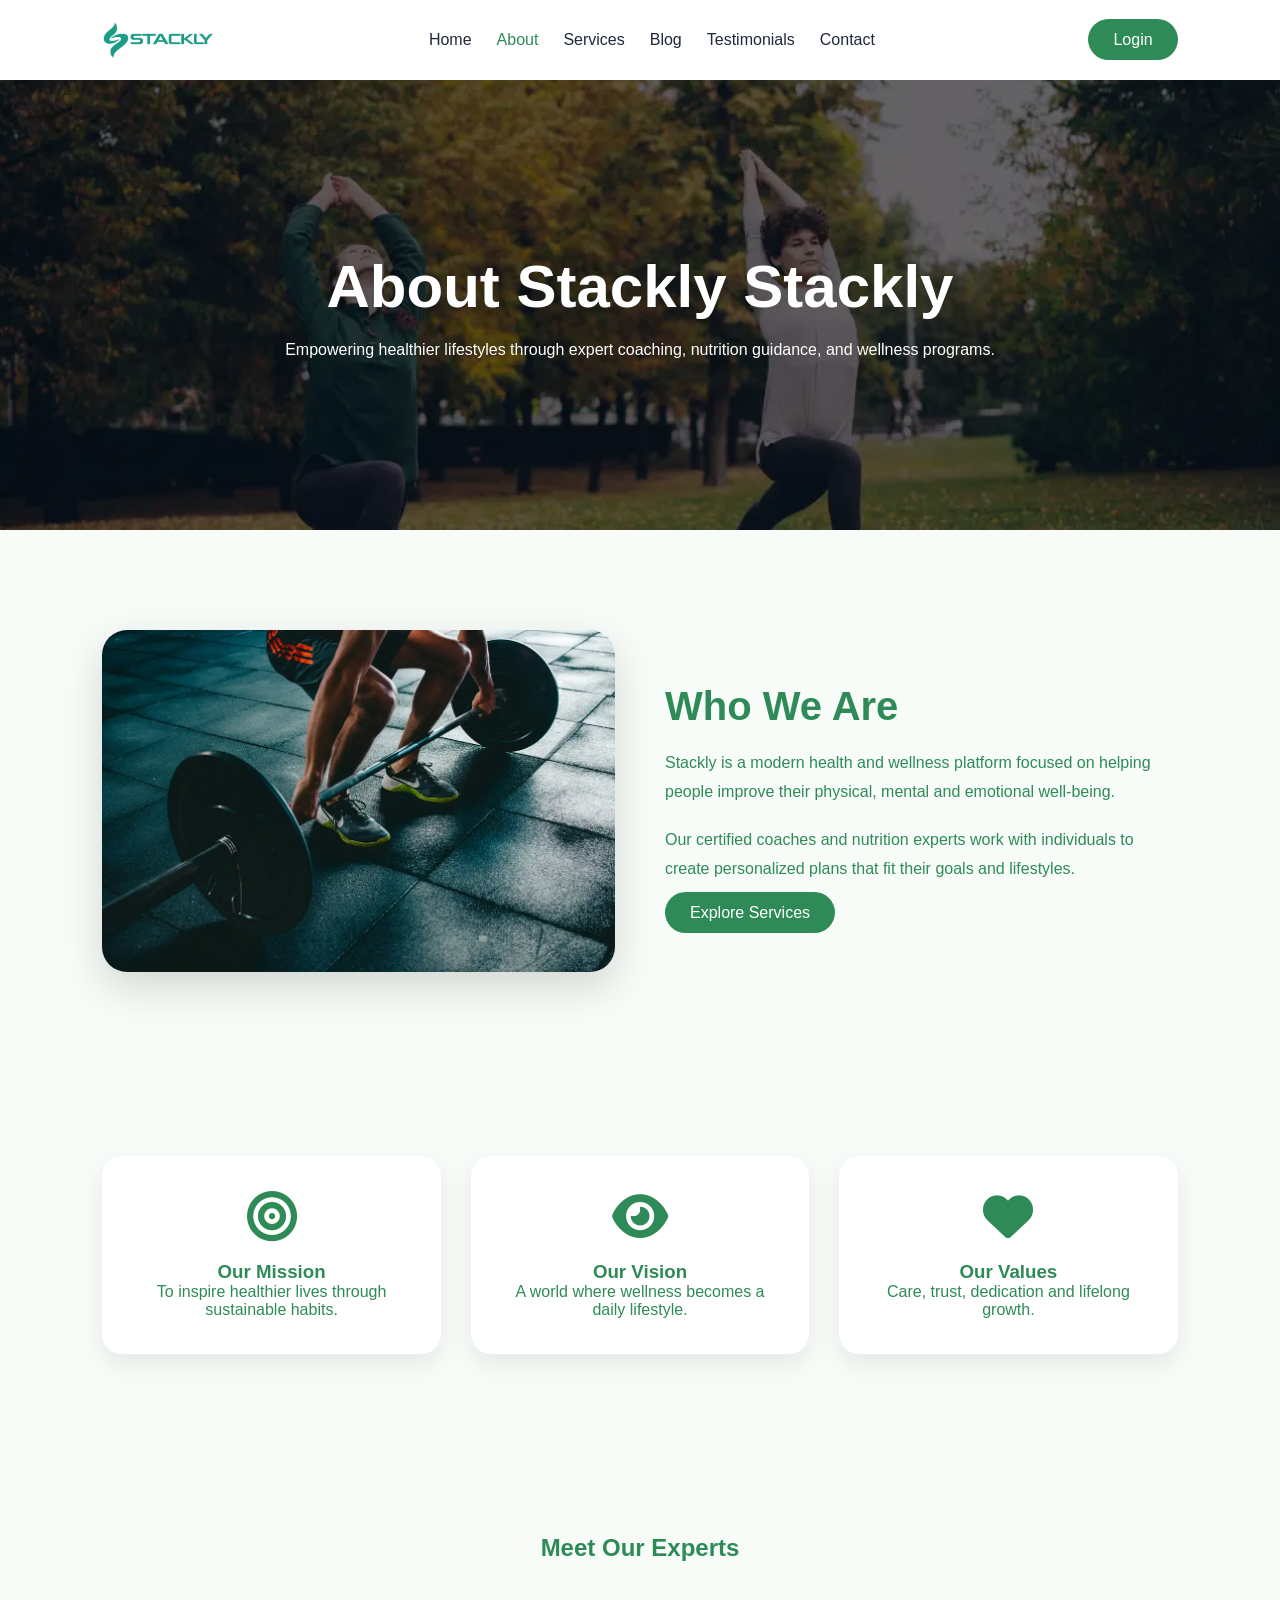
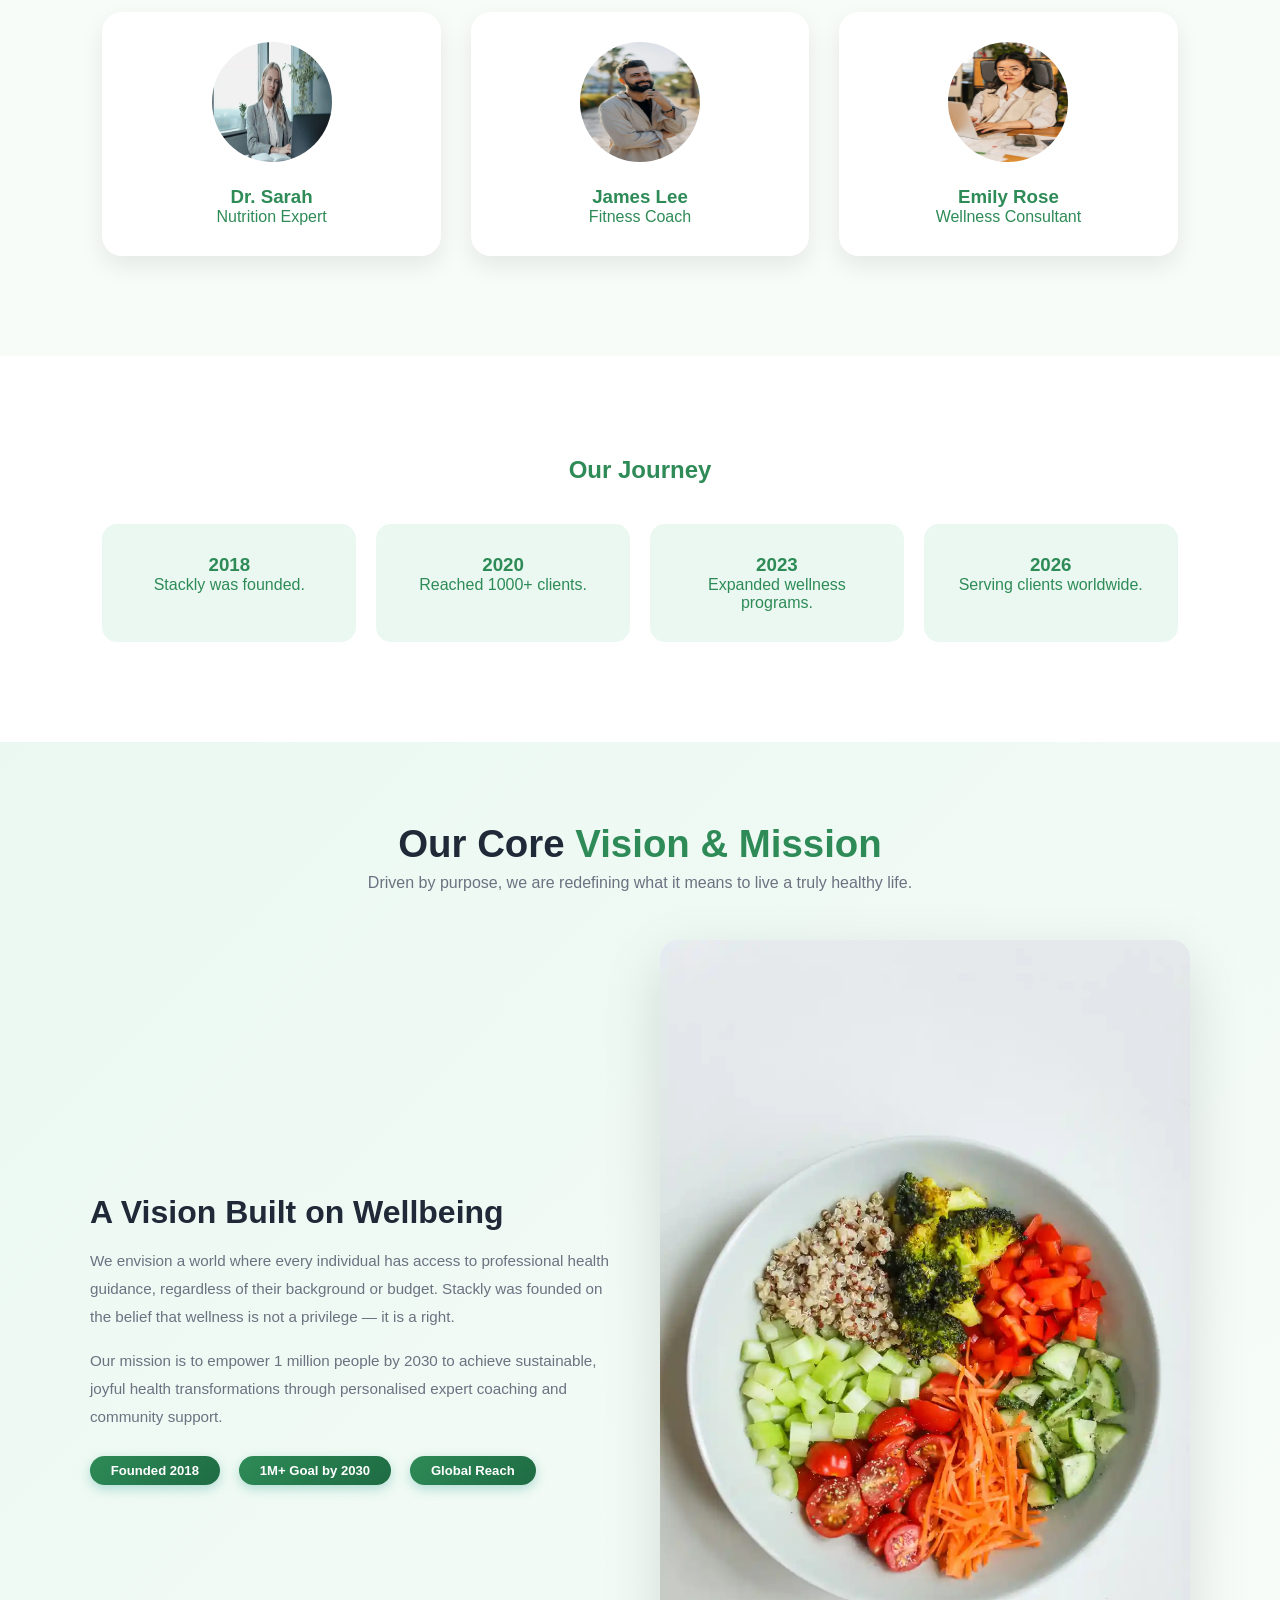
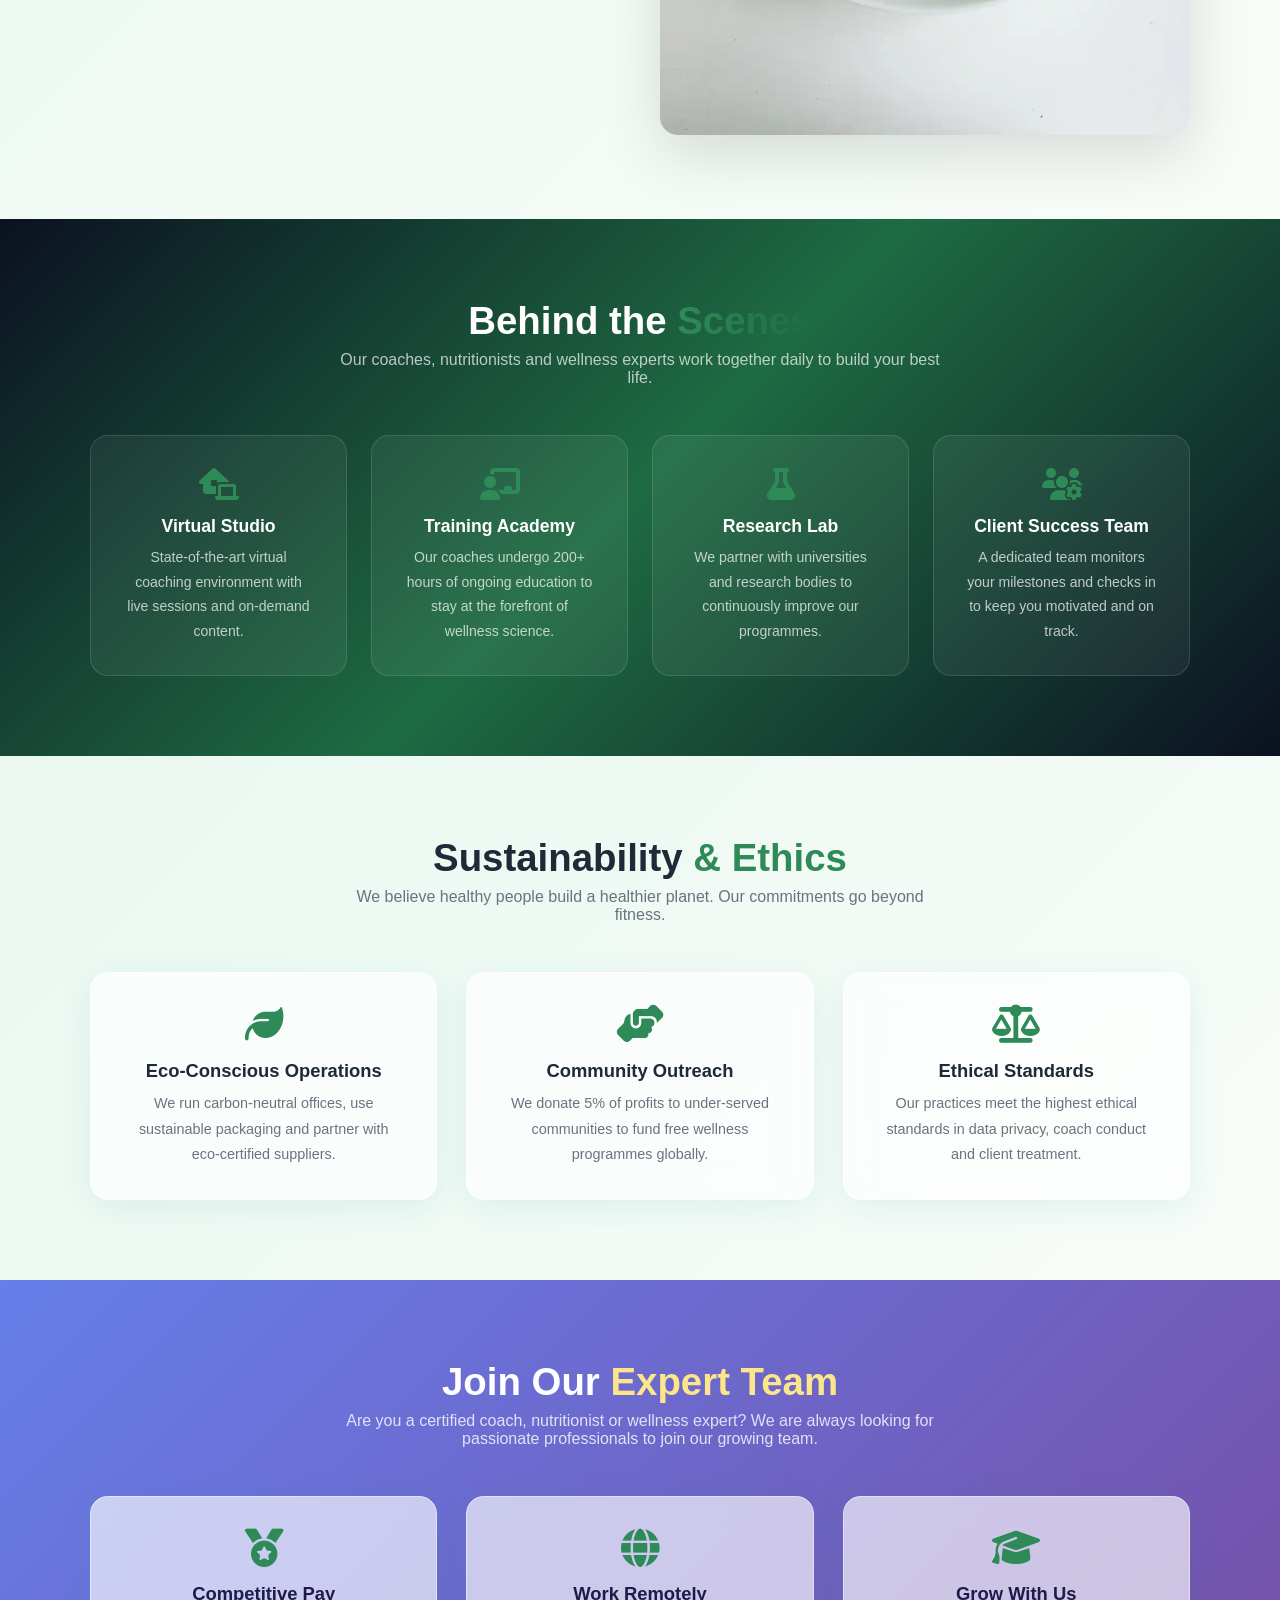
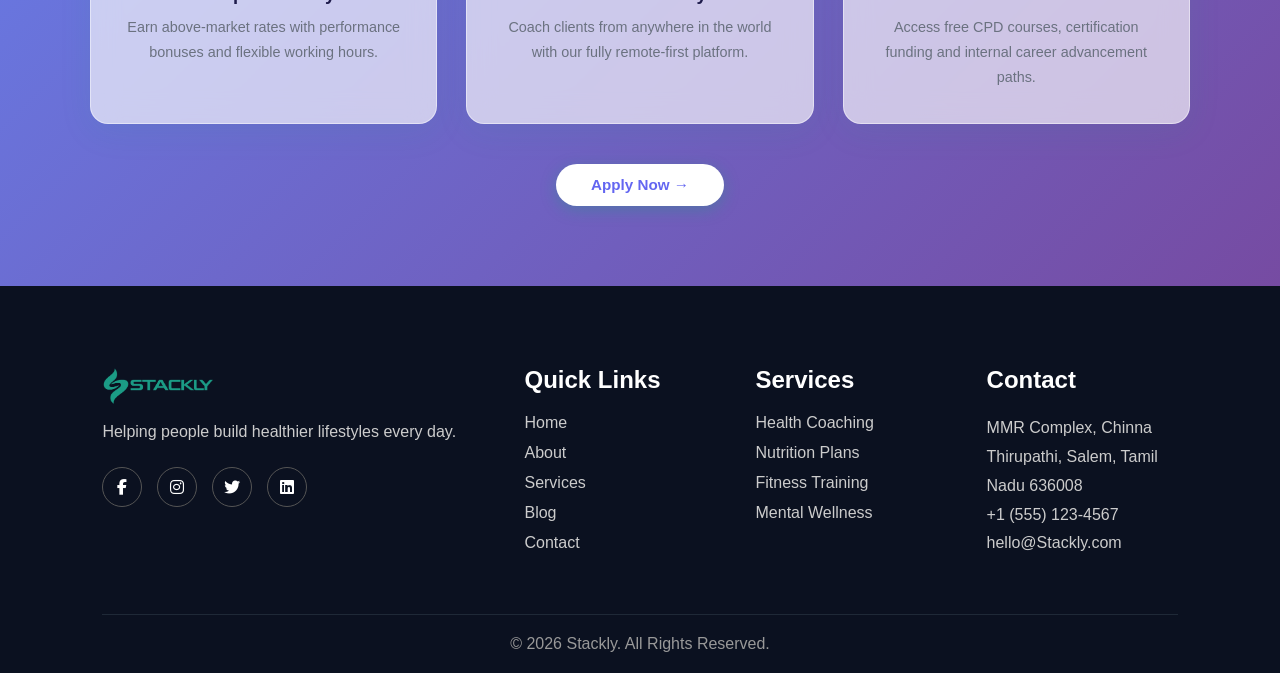
==== about.html @ 3cacbd83 "Add files via upload" ====
<!DOCTYPE html>
<html lang="en">

<head>
  <meta charset="UTF-8">
  <meta name="viewport" content="width=device-width, initial-scale=1.0">
  <title>About Us | Stackly</title>

  <link rel="stylesheet" href="css/about.css">
  <link rel="stylesheet" href="css/unique-sections.css">
  <link rel="stylesheet" href="./assets/extra.css">

  <link rel="stylesheet" href="https://cdnjs.cloudflare.com/ajax/libs/font-awesome/6.5.1/css/all.min.css">
</head>

<body>

  <header>
    <nav class="navbar">

      <div class="logo">
        <a href="index.html"><img src="./assets/logo.webp" alt="Stackly Logo" style="height: 40px; width: auto; vertical-align: middle; filter: brightness(0) invert(50%) sepia(80%) saturate(340%) hue-rotate(120deg) brightness(85%) contrast(110%);"></a>
      </div>

      <div class="menu-toggle"><i class="fas fa-bars"></i></div>
<ul class="nav-links">
        <li><a href="index.html">Home</a></li>
        <li><a href="about.html" class="active">About</a></li>
        <li><a href="services.html">Services</a></li>
        <li><a href="blog.html">Blog</a></li>
        <li><a href="testimonials.html">Testimonials</a></li>
        <li><a href="contact.html">Contact</a></li>
      </ul>

      <div class="nav-btns">
        <a href="login.html" class="btn primary">Login</a>
      </div>

    </nav>
  </header>

  <section class="hero">

    <div class="hero-content reveal">

       <span style="color: white;"><h1>About Stackly Stackly</h1>

      <p>
        Empowering healthier lifestyles through
        expert coaching, nutrition guidance,
        and wellness programs.
      </p></span>

    </div>

  </section>

  <section class="about-section">

    <div class="about-image reveal">
      <img src="./assets/img_f0be92c8.webp" alt="">
    </div>

    <div class="about-content reveal">

      <h2>Who We Are</h2>

      <p>
        Stackly is a modern health and wellness platform
        focused on helping people improve their physical,
        mental and emotional well-being.
      </p>

      <p>
        Our certified coaches and nutrition experts work
        with individuals to create personalized plans
        that fit their goals and lifestyles.
      </p>

      <a href="404.html" class="btn primary">
        Explore Services
      </a>

    </div>

  </section>

  <section class="mission">

    <div class="card reveal">
      <i class="fas fa-bullseye"></i>
      <h3>Our Mission</h3>
      <p>
        To inspire healthier lives through sustainable habits.
      </p>
    </div>

    <div class="card reveal" style="transition-delay:0.15s">
      <i class="fas fa-eye"></i>
      <h3>Our Vision</h3>
      <p>
        A world where wellness becomes a daily lifestyle.
      </p>
    </div>

    <div class="card reveal" style="transition-delay:0.3s">
      <i class="fas fa-heart"></i>
      <h3>Our Values</h3>
      <p>
        Care, trust, dedication and lifelong growth.
      </p>
    </div>

  </section>

  <section class="team">

    <h2 class="reveal">Meet Our Experts</h2>

    <div class="team-grid">

      <div class="team-card reveal">
        <img src="./assets/about-1.webp">
        <h3>Dr. Sarah</h3>
        <p>Nutrition Expert</p>
      </div>

      <div class="team-card reveal" style="transition-delay:0.15s">
        <img src="./assets/about-3.webp">
        <h3>James Lee</h3>
        <p>Fitness Coach</p>
      </div>

      <div class="team-card reveal" style="transition-delay:0.3s">
        <img src="./assets/about-2.webp">
        <h3>Emily Rose</h3>
        <p>Wellness Consultant</p>
      </div>

    </div>

  </section>

  <section class="timeline">

    <h2 class="reveal">Our Journey</h2>

    <div class="timeline-container">

      <div class="timeline-item reveal">
        <h3>2018</h3>
        <p>Stackly was founded.</p>
      </div>

      <div class="timeline-item reveal" style="transition-delay:0.15s">
        <h3>2020</h3>
        <p>Reached 1000+ clients.</p>
      </div>

      <div class="timeline-item reveal" style="transition-delay:0.3s">
        <h3>2023</h3>
        <p>Expanded wellness programs.</p>
      </div>

      <div class="timeline-item reveal" style="transition-delay:0.45s">
        <h3>2026</h3>
        <p>Serving clients worldwide.</p>
      </div>

    </div>

  </section>

  <!-- ABOUT UNIQUE SECTIONS -->
  <section class="us-section us-gradient-bg">
    <h2 class="us-section-title">Our Core <span class="us-gradient-text">Vision &amp; Mission</span></h2>
    <p class="us-section-sub">Driven by purpose, we are redefining what it means to live a truly healthy life.</p>
    <div class="us-grid-2">
      <div class="us-split-text us-reveal">
        <h2>A Vision Built on Wellbeing</h2>
        <p>We envision a world where every individual has access to professional health guidance, regardless of their
          background or budget. Stackly was founded on the belief that wellness is not a privilege &mdash; it is a
          right.</p>
        <p>Our mission is to empower 1 million people by 2030 to achieve sustainable, joyful health transformations
          through personalised expert coaching and community support.</p>
        <div class="us-split-stats">
          <span class="us-stat-pill">Founded 2018</span>
          <span class="us-stat-pill">1M+ Goal by 2030</span>
          <span class="us-stat-pill">Global Reach</span>
        </div>
      </div>
      <div class="us-split-img us-reveal" style="transition-delay:0.2s">
        <img src="./assets/Our Core.webp" alt="Stackly Vision" />
      </div>
    </div>
  </section>

  <section class="us-section us-dark-banner">
    <h2 class="us-section-title">Behind the <span class="us-shimmer">Scenes</span></h2>
    <p class="us-section-sub">Our coaches, nutritionists and wellness experts work together daily to build your best
      life.</p>
    <div class="us-grid-4">
      <div class="us-dark-card us-reveal">
        <i class="us-icon fas fa-laptop-house"></i>
        <h3>Virtual Studio</h3>
        <p>State-of-the-art virtual coaching environment with live sessions and on-demand content.</p>
      </div>
      <div class="us-dark-card us-reveal" style="transition-delay:0.1s">
        <i class="us-icon fas fa-chalkboard-teacher"></i>
        <h3>Training Academy</h3>
        <p>Our coaches undergo 200+ hours of ongoing education to stay at the forefront of wellness science.</p>
      </div>
      <div class="us-dark-card us-reveal" style="transition-delay:0.2s">
        <i class="us-icon fas fa-flask"></i>
        <h3>Research Lab</h3>
        <p>We partner with universities and research bodies to continuously improve our programmes.</p>
      </div>
      <div class="us-dark-card us-reveal" style="transition-delay:0.3s">
        <i class="us-icon fas fa-users-cog"></i>
        <h3>Client Success Team</h3>
        <p>A dedicated team monitors your milestones and checks in to keep you motivated and on track.</p>
      </div>
    </div>
  </section>

  <section class="us-section us-gradient-bg">
    <h2 class="us-section-title">Sustainability <span class="us-gradient-text">&amp; Ethics</span></h2>
    <p class="us-section-sub">We believe healthy people build a healthier planet. Our commitments go beyond fitness.</p>
    <div class="us-grid-3">
      <div class="us-glass-card us-reveal">
        <i class="us-icon fas fa-leaf"></i>
        <h3>Eco-Conscious Operations</h3>
        <p>We run carbon-neutral offices, use sustainable packaging and partner with eco-certified suppliers.</p>
      </div>
      <div class="us-glass-card us-reveal" style="transition-delay:0.15s">
        <i class="us-icon fas fa-hands-helping"></i>
        <h3>Community Outreach</h3>
        <p>We donate 5% of profits to under-served communities to fund free wellness programmes globally.</p>
      </div>
      <div class="us-glass-card us-reveal" style="transition-delay:0.3s">
        <i class="us-icon fas fa-balance-scale"></i>
        <h3>Ethical Standards</h3>
        <p>Our practices meet the highest ethical standards in data privacy, coach conduct and client treatment.</p>
      </div>
    </div>
  </section>

  <section class="us-section" style="background:linear-gradient(135deg,#667eea,#764ba2);color:#fff;text-align:center">
    <h2 class="us-section-title" style="color:#fff">Join Our <span style="color:#fde68a">Expert Team</span></h2>
    <p class="us-section-sub" style="color:rgba(255,255,255,0.8)">Are you a certified coach, nutritionist or wellness
      expert? We are always looking for passionate professionals to join our growing team.</p>
    <div class="us-grid-3" style="margin-top:2rem">
      <div class="us-glass-card us-reveal">
        <i class="us-icon fas fa-medal"></i>
        <h3 style="color:#1e1b4b">Competitive Pay</h3>
        <p>Earn above-market rates with performance bonuses and flexible working hours.</p>
      </div>
      <div class="us-glass-card us-reveal" style="transition-delay:0.15s">
        <i class="us-icon fas fa-globe"></i>
        <h3 style="color:#1e1b4b">Work Remotely</h3>
        <p>Coach clients from anywhere in the world with our fully remote-first platform.</p>
      </div>
      <div class="us-glass-card us-reveal" style="transition-delay:0.3s">
        <i class="us-icon fas fa-graduation-cap"></i>
        <h3 style="color:#1e1b4b">Grow With Us</h3>
        <p>Access free CPD courses, certification funding and internal career advancement paths.</p>
      </div>
    </div>
    <div style="margin-top:2.5rem">
      <a href="404.html" class="us-btn" style="background:#fff;color:#6366f1">Apply Now &rarr;</a>
    </div>
  </section>
  <!-- END ABOUT UNIQUE SECTIONS -->

  <footer>

    <div class="footer-container">

      <div class="footer-box">
        <a href="index.html"><img src="./assets/logo.webp" alt="Stackly Logo" style="height: 40px; width: auto; vertical-align: middle; filter: brightness(0) invert(50%) sepia(80%) saturate(340%) hue-rotate(120deg) brightness(85%) contrast(110%);"></a>

        <p>
          Helping people build healthier lifestyles every day.
        </p>

        <div class="socials">
          <a href="404.html"><i class="fab fa-facebook-f"></i></a>
          <a href="404.html"><i class="fab fa-instagram"></i></a>
          <a href="404.html"><i class="fab fa-twitter"></i></a>
          <a href="404.html"><i class="fab fa-linkedin"></i></a>
        </div>
      </div>

      <div class="footer-box">
        <h2>Quick Links</h2>
        <a href="index.html">Home</a>
        <a href="about.html">About</a>
        <a href="services.html">Services</a>
        <a href="blog.html">Blog</a>
        <a href="contact.html">Contact</a>
      </div>

      <div class="footer-box">
        <h2>Services</h2>
        <a href="404.html">Health Coaching</a>
        <a href="404.html">Nutrition Plans</a>
        <a href="404.html">Fitness Training</a>
        <a href="404.html">Mental Wellness</a>
      </div>

      <div class="footer-box">
        <h2>Contact</h2>
        <p>MMR Complex, Chinna Thirupathi, Salem, Tamil Nadu 636008</p>
        <p>+1 (555) 123-4567</p>
        <p>hello@Stackly.com</p>
      </div>

    </div>

    <div class="copyright">
      © 2026 Stackly. All Rights Reserved.
    </div>

  </footer>

  <script src="js/main.js"></script>


  <script>
    (function () {
      var els = document.querySelectorAll('.us-reveal');
      if (!els.length) return;
      var io = new IntersectionObserver(function (entries) {
        entries.forEach(function (e) { if (e.isIntersecting) { e.target.classList.add('visible'); io.unobserve(e.target); } });
      }, { threshold: 0.12 });
      els.forEach(function (el) { io.observe(el); });
    })();
  </script>

</body>

</html>
---- css/about.css ----
:root{
  --primary:#2E8B57;
  --primary-dark:#1E6B43;
  --primary-light:#EAF8F1;
  --background:#F8FCF9;
  --text:#1F2937;
}

* {
    margin: 0;
    padding: 0;
    box-sizing: border-box;
    font-family: Poppins, sans-serif;
}

body {
    background: var(--background);
    color: var(--text);
}

.navbar {
    display: flex;
    justify-content: space-between;
    align-items: center;
    padding: 20px 8%;
    background: white;
    box-shadow: 0 5px 20px rgba(0, 0, 0, .08);

    top: 0;
    z-index: 1000;
}

.logo {
    font-size: 28px;
    font-weight: 700;
    color: var(--primary);
}

.nav-links {
    display: flex;
    list-style: none;
    gap: 25px;
}

.nav-links a {
    text-decoration: none;
    color: var(--text);
    font-weight: 500;
}

.active {
    color: var(--primary) !important;
}

.btn {
    padding: 12px 25px;
    border-radius: 30px;
    text-decoration: none;
    background: #eee;
    color: var(--text);
}

.primary {
    background: var(--primary);
    color: white;
}

.hero {
    height: 50vh;
    display: flex;
    justify-content: center;
    align-items: center;
    text-align: center;
    background: linear-gradient(rgba(0, 0, 0, 0.6), rgba(0, 0, 0, 0.6)), url('../assets/about.webp') center/cover no-repeat;
    color: white;
}

.hero h1 {
    font-size: 60px;
    margin-bottom: 20px;
}

.about-section {
    padding: 100px 8%;
    display: grid;
    grid-template-columns: 1fr 1fr;
    gap: 50px;
    align-items: center;
}

.about-image img {
    width: 100%;
    border-radius: 25px;
    box-shadow: 0 15px 40px rgba(0, 0, 0, .15);
    transition: transform 0.4s ease;
}

.about-image img:hover {
    transform: scale(1.03);
}

.about-content h2 {
    font-size: 40px;
    margin-bottom: 20px;
}

.about-content p {
    line-height: 1.8;
    margin-bottom: 20px;
}

.mission {
    padding: 80px 8%;
    display: grid;
    grid-template-columns: repeat(3, 1fr);
    gap: 30px;
}

.card {
    background: white;
    padding: 35px;
    text-align: center;
    border-radius: 20px;
    box-shadow: 0 10px 25px rgba(0, 0, 0, .08);
    transition: .4s;
}

.card:hover {
    transform: translateY(-10px);
}

.card i {
    font-size: 50px;
    color: var(--primary);
    margin-bottom: 20px;
}

.team {
    padding: 100px 8%;
    text-align: center;
}

.team-grid {
    margin-top: 50px;
    display: grid;
    grid-template-columns: repeat(3, 1fr);
    gap: 30px;
}

.team-card {
    background: white;
    padding: 30px;
    border-radius: 20px;
    box-shadow: 0 10px 25px rgba(0, 0, 0, .08);
    transition: transform 0.4s ease, box-shadow 0.4s ease;
}

.team-card:hover {
    transform: translateY(-10px);
    box-shadow: 0 15px 35px rgba(0, 0, 0, .15);
}

.team-card img {
    width: 120px;
    height: 120px;
    border-radius: 50%;
    margin-bottom: 20px;
    transition: transform 0.4s ease;
}

.team-card:hover img {
    transform: scale(1.1);
}

.timeline {
    padding: 100px 8%;
    background: white;
    text-align: center;
}

.timeline-container {
    display: grid;
    grid-template-columns: repeat(4, 1fr);
    gap: 20px;
    margin-top: 40px;
}

.timeline-item {
    padding: 30px;
    background: var(--primary-light);
    border-radius: 15px;
    transition: transform 0.4s ease, box-shadow 0.4s ease;
}

.timeline-item:hover {
    transform: translateY(-10px);
    box-shadow: 0 10px 25px rgba(0, 0, 0, .1);
}

footer {
    background: #0B1120;
    color: white;
    padding: 80px 8% 20px;
}

.footer-container {
    display: grid;
    grid-template-columns: 2fr 1fr 1fr 1fr;
    gap: 40px;
    text-align: left;
}

.footer-box h2 {
    margin-bottom: 20px;
}

.footer-box h3 {
    margin: 15px 0;
    color: var(--primary);
}

.footer-box a {
    display: block;
    text-decoration: none;
    color: #ccc;
    margin-bottom: 12px;
}

.footer-box p {
    color: #ccc;
    line-height: 1.8;
}

.socials,
.social-icons {
    margin-top: 20px;
    display: flex;
    gap: 15px;
}

.socials a,
.socials i,
.social-icons a,
.social-icons i {
    display: flex !important;
    align-items: center;
    justify-content: center;
    width: 40px;
    height: 40px;
    border: 1px solid #555;
    border-radius: 50%;
    cursor: pointer;
    transition: .3s;
    font-size: 16px;
    color: white !important;
    margin-bottom: 0 !important;
    text-decoration: none;
}

.socials a i,
.social-icons a i {
    border: none;
    width: auto;
    height: auto;
    margin-bottom: 0 !important;
}

.socials a:hover,
.socials i:hover,
.social-icons a:hover,
.social-icons i:hover {
    background: var(--primary);
    border-color: var(--primary);
}

.copyright {
    margin-top: 50px;
    padding-top: 20px;
    border-top: 1px solid var(--text);
    text-align: center;
    color: #999;
}

@media(max-width:900px) {
    .hero h1 { font-size:36px; }
    .hero { height:40vh; }
    .about-section { grid-template-columns:1fr; padding:60px 5%; }
    .about-content h2 { font-size:30px; }
    .mission { grid-template-columns:1fr; padding:60px 5%; }
    .team { padding:60px 5%; }
    .team-grid { grid-template-columns:1fr; }
    .timeline { padding:60px 5%; }
    .timeline-container { grid-template-columns:repeat(2,1fr); }
    .nav-links { display:none; }
    footer { padding:60px 5% 20px; }
    .footer-container { grid-template-columns:1fr; text-align:center; }
    .socials { justify-content:center; }
}

@media(max-width:600px) {
    .hero { height:35vh; }
    .hero h1 { font-size:26px; }
    .about-section { padding:40px 5%; gap:30px; }
    .about-content h2 { font-size:24px; }
    .about-content p { font-size:14px; }
    .mission { padding:40px 5%; }
    .card { padding:25px; }
    .card i { font-size:36px; }
    .team { padding:40px 5%; }
    .team-card { padding:20px; }
    .team-card img { width:90px; height:90px; }
    .timeline { padding:40px 5%; }
    .timeline-container { grid-template-columns:1fr; }
    .timeline-item { padding:20px; }
    footer { padding:40px 5% 15px; }
    .footer-box h2 { font-size:18px; }
}

/* Ripple */

button {
    position: relative;
    overflow: hidden;
}

.ripple {
    position: absolute;
    width: 20px;
    height: 20px;
    background: rgba(255, 255, 255, .5);
    border-radius: 50%;
    transform: scale(0);
    animation: ripple .6s linear;
}

@keyframes ripple {

    to {
        transform: scale(15);
        opacity: 0;
    }

}

/* Scroll Reveal */

.reveal {
    opacity: 0;
    transform: translateY(50px);
    transition: 1s;
}

.reveal.active {
    opacity: 1;
    transform: translateY(0);
}

/* Back To Top */

.top-btn {
    position: fixed;
    right: 20px;
    bottom: 20px;
    width: 50px;
    height: 50px;
    border: none;
    border-radius: 50%;
    background: var(--primary);
    color: white;
    font-size: 22px;
    cursor: pointer;
    display: none;
    z-index: 9999;
    box-shadow: 0 10px 25px rgba(0, 0, 0, .2);
}

/* Global Sticky Header & Mobile Menu */
header {
    position: sticky;
    top: 0;
    z-index: 1000;
    background: white;
}

.menu-toggle {
    display: none;
    font-size: 28px;
    cursor: pointer;
    color: var(--primary);
}

@media(max-width:900px) {
    .menu-toggle {
        display: block;
    }

    .nav-links {
        display: none !important;
        flex-direction: column;
        position: absolute;
        top: 100%;
        left: 0;
        width: 100%;
        background: white;
        text-align: center;
        padding: 20px 0;
        box-shadow: 0 5px 20px rgba(0, 0, 0, 0.1);
        gap: 15px;
    }

    .nav-links.mobile-active {
        display: flex !important;
    }

    .nav-btns {
        display: none;
    }

    .navbar.mobile-active .nav-btns {
        display: flex;
        position: absolute;
        top: calc(100% + 220px);
        left: 0;
        width: 100%;
        justify-content: center;
        background: white;
        padding-bottom: 20px;
        box-shadow: 0 10px 20px rgba(0, 0, 0, 0.1);
    }
}
---- css/unique-sections.css ----
::root{
  --primary:#2E8B57;
  --primary-dark:#1E6B43;
  --primary-light:#EAF8F1;
  --background:#F8FCF9;
  --text:#1F2937;
}

/* unique-sections.css � Premium animated sections for Stackly */
@import url("https://fonts.googleapis.com/css2?family=Inter:wght@300;400;500;600;700;800&display=swap");

@keyframes usFadeUp {
  from { opacity:0; transform:translateY(40px); }
  to   { opacity:1; transform:translateY(0); }
}
@keyframes usSlideRight {
  from { opacity:0; transform:translateX(-50px); }
  to   { opacity:1; transform:translateX(0); }
}
@keyframes usSlideLeft {
  from { opacity:0; transform:translateX(50px); }
  to   { opacity:1; transform:translateX(0); }
}
@keyframes usScaleIn {
  from { opacity:0; transform:scale(0.85); }
  to   { opacity:1; transform:scale(1); }
}
@keyframes usPulse {
  0%,100% { transform:scale(1); }
  50%      { transform:scale(1.07); }
}
@keyframes usGlow {
  0%,100% { box-shadow:0 0 20px rgba(27,156,133,0.3); }
  50%      { box-shadow:0 0 45px rgba(27,156,133,0.6); }
}
@keyframes usShimmer {
  0%   { background-position:-200% center; }
  100% { background-position:200% center; }
}

.us-reveal {
  opacity:0;
  transform:translateY(30px);
  transition:opacity 0.75s ease, transform 0.75s ease;
}
.us-reveal.visible {
  opacity:1;
  transform:translateY(0);
}

.us-section {
  padding:5rem 2rem;
  font-family:"Inter",sans-serif;
  position:relative;
  overflow:hidden;
}
.us-section-title {
  text-align:center;
  font-size:clamp(1.6rem,3vw,2.5rem);
  font-weight:800;
  margin-bottom:0.5rem;
  color:var(--text);
}
.us-section-sub {
  text-align:center;
  font-size:1rem;
  color:#6b7280;
  margin-bottom:3rem;
  max-width:600px;
  margin-left:auto;
  margin-right:auto;
}
.us-gradient-text {
  background:linear-gradient(135deg,var(--primary),var(--primary));
  -webkit-background-clip:text;
  -webkit-text-fill-color:transparent;
  background-clip:text;
}
.us-grid-3 {
  display:grid;
  grid-template-columns:repeat(auto-fit,minmax(250px,1fr));
  gap:1.8rem;
  max-width:1100px;
  margin:0 auto;
}
.us-grid-2 {
  display:grid;
  grid-template-columns:repeat(auto-fit,minmax(300px,1fr));
  gap:2.5rem;
  max-width:1100px;
  margin:0 auto;
  align-items:center;
}
.us-grid-4 {
  display:grid;
  grid-template-columns:repeat(auto-fit,minmax(200px,1fr));
  gap:1.5rem;
  max-width:1100px;
  margin:0 auto;
}

.us-glass-card {
  background:rgba(255,255,255,0.65);
  backdrop-filter:blur(14px);
  -webkit-backdrop-filter:blur(14px);
  border:1px solid rgba(255,255,255,0.45);
  border-radius:18px;
  padding:2rem;
  box-shadow:0 8px 32px rgba(27,156,133,0.1);
  transition:transform 0.35s ease, box-shadow 0.35s ease;
  text-align:center;
}
.us-glass-card:hover {
  transform:translateY(-10px);
  box-shadow:0 22px 55px rgba(27,156,133,0.22);
}
.us-glass-card .us-icon {
  font-size:2.4rem;
  margin-bottom:1rem;
  display:block;
  animation:usPulse 3s ease-in-out infinite;
  color:var(--primary);
}
.us-glass-card h3 { font-size:1.15rem; font-weight:700; color:var(--text); margin-bottom:0.6rem; }
.us-glass-card p  { font-size:0.9rem; color:#6b7280; line-height:1.75; }

.us-dark-banner {
  background:linear-gradient(135deg,#0B1120,var(--primary-dark),#0B1120);
  color:#fff;
}
.us-dark-banner .us-section-title { color:#fff; }
.us-dark-banner .us-section-sub   { color:rgba(255,255,255,0.7); }
.us-dark-card {
  background:rgba(255,255,255,0.06);
  border:1px solid rgba(255,255,255,0.12);
  border-radius:18px;
  padding:2rem;
  color:#fff;
  text-align:center;
  transition:transform 0.3s, background 0.3s;
  animation:usGlow 4s ease-in-out infinite;
}
.us-dark-card:hover { background:rgba(255,255,255,0.13); transform:translateY(-7px); }
.us-dark-card h3 { font-size:1.1rem; font-weight:700; margin-bottom:0.5rem; }
.us-dark-card p  { font-size:0.88rem; color:rgba(255,255,255,0.72); line-height:1.75; }
.us-dark-card .us-icon { font-size:2rem; margin-bottom:1rem; color:var(--primary); }

.us-gradient-bg { background:linear-gradient(135deg,var(--primary-light),var(--background)); }

.us-split-text h2 { font-size:clamp(1.4rem,2.5vw,2.2rem); font-weight:800; color:var(--text); margin-bottom:1rem; }
.us-split-text p  { font-size:0.95rem; color:#6b7280; line-height:1.85; margin-bottom:1rem; }
.us-split-img img {
  width:100%; border-radius:18px;
  box-shadow:0 20px 60px rgba(0,0,0,0.13);
  animation:usScaleIn 0.8s ease forwards;
}
.us-split-stats { display:flex; gap:1.2rem; margin-top:1.5rem; flex-wrap:wrap; }
.us-stat-pill {
  background:linear-gradient(135deg,var(--primary),var(--primary-dark));
  color:#fff; border-radius:50px;
  padding:0.45rem 1.3rem; font-size:0.82rem; font-weight:600;
  box-shadow:0 4px 12px rgba(27,156,133,0.3);
}

.us-quote-section { background:linear-gradient(135deg,var(--primary-light),var(--background)); text-align:center; padding:6rem 2rem; }
.us-quote-mark { font-size:5rem; line-height:1; color:rgba(0,0,0,0.1); font-family:Georgia,serif; }
.us-quote-text { font-size:clamp(1.3rem,2.5vw,1.9rem); font-weight:700; color:var(--primary-dark); max-width:780px; margin:0 auto 1rem; line-height:1.65; }
.us-quote-author { font-size:0.95rem; color:#6b7280; font-style:italic; }

.us-tags { display:flex; flex-wrap:wrap; gap:0.75rem; justify-content:center; margin:1.5rem auto 0; max-width:800px; }
.us-tag {
  background:linear-gradient(135deg,var(--primary),var(--primary-dark));
  color:#fff; border-radius:50px;
  padding:0.4rem 1.1rem; font-size:0.82rem; font-weight:600;
  cursor:pointer; transition:transform 0.2s, box-shadow 0.2s;
}
.us-tag:hover { transform:scale(1.12); box-shadow:0 4px 15px rgba(27,156,133,0.42); }

.us-author-card { text-align:center; border-radius:16px; padding:1.5rem; background:#fff; box-shadow:0 4px 20px rgba(0,0,0,0.07); transition:transform 0.3s; }
.us-author-card:hover { transform:translateY(-7px); }
.us-author-avatar {
  width:72px; height:72px; border-radius:50%;
  background:linear-gradient(135deg,var(--primary),var(--primary));
  display:flex; align-items:center; justify-content:center;
  margin:0 auto 1rem; font-size:1.5rem; color:#fff; font-weight:800;
}
.us-author-card h4 { font-size:0.95rem; font-weight:700; color:var(--text); margin-bottom:0.25rem; }
.us-author-card p  { font-size:0.8rem; color:#9ca3af; }
.us-author-card .us-count { font-size:0.78rem; color:var(--primary); margin-top:0.4rem; font-weight:600; }

.us-metric { text-align:center; }
.us-metric .us-number {
  font-size:clamp(2.5rem,5vw,4rem); font-weight:800;
  background:linear-gradient(135deg,var(--primary),var(--primary));
  -webkit-background-clip:text; -webkit-text-fill-color:transparent; background-clip:text; line-height:1;
}
.us-metric p { font-size:0.9rem; color:#6b7280; margin-top:0.4rem; }

.us-btn {
  display:inline-block; padding:0.8rem 2.2rem;
  background:linear-gradient(135deg,var(--primary),var(--primary-dark));
  color:#fff; border-radius:50px; font-size:0.95rem; font-weight:700;
  text-decoration:none; box-shadow:0 4px 15px rgba(27,156,133,0.35);
  transition:transform 0.22s, box-shadow 0.22s;
}
.us-btn:hover { transform:translateY(-4px); box-shadow:0 10px 28px rgba(27,156,133,0.48); }
.us-btn-outline {
  background:transparent; border:2px solid var(--primary);
  color:var(--primary); box-shadow:none;
}
.us-btn-outline:hover { background:var(--primary); color:#fff; }

.us-badge-row { display:flex; flex-wrap:wrap; justify-content:center; gap:1.5rem; margin-top:2rem; }
.us-badge {
  background:#fff; border-radius:12px; padding:1rem 1.8rem;
  box-shadow:0 4px 16px rgba(0,0,0,0.07);
  font-size:0.85rem; font-weight:700; color:var(--text);
  display:flex; align-items:center; gap:0.6rem; transition:transform 0.22s;
}
.us-badge:hover { transform:translateY(-5px); }
.us-badge i { color:var(--primary); font-size:1rem; }

.us-form { max-width:560px; margin:0 auto; display:flex; flex-direction:column; gap:1rem; }
.us-form input, .us-form textarea {
  padding:0.85rem 1.2rem; border:2px solid #e5e7eb;
  border-radius:10px; font-size:0.95rem; font-family:"Inter",sans-serif;
  outline:none; transition:border-color 0.2s;
}
.us-form input:focus, .us-form textarea:focus { border-color:var(--primary); }
.us-form textarea { resize:vertical; min-height:110px; }

.us-shimmer {
  background:linear-gradient(90deg,var(--primary) 0%,var(--primary-dark) 50%,var(--primary) 100%);
  background-size:200% auto;
  -webkit-background-clip:text; -webkit-text-fill-color:transparent; background-clip:text;
  animation:usShimmer 3s linear infinite;
}

@media(max-width:640px) {
  .us-section { padding:3rem 1rem; }
  .us-grid-3,.us-grid-2,.us-grid-4 { grid-template-columns:1fr; }
}

/* Global Sticky Header & Mobile Menu */
header {
    position: sticky;
    top: 0;
    z-index: 1000;
    background: white;
}
.menu-toggle {
    display: none;
    font-size: 28px;
    cursor: pointer;
    color: var(--primary);
}
@media(max-width:900px){
    .menu-toggle {
        display: block;
    }
    .nav-links {
        display: none !important;
        flex-direction: column;
        position: absolute;
        top: 100%;
        left: 0;
        width: 100%;
        background: white;
        text-align: center;
        padding: 20px 0;
        box-shadow: 0 5px 20px rgba(0,0,0,0.1);
        gap: 15px;
    }
    .nav-links.mobile-active {
        display: flex !important;
    }
    .nav-btns {
        display: none;
    }
    .navbar.mobile-active .nav-btns {
        display: flex;
        position: absolute;
        top: calc(100% + 220px);
        left: 0;
        width: 100%;
        justify-content: center;
        background: white;
        padding-bottom: 20px;
        box-shadow: 0 10px 20px rgba(0,0,0,0.1);
    }
}
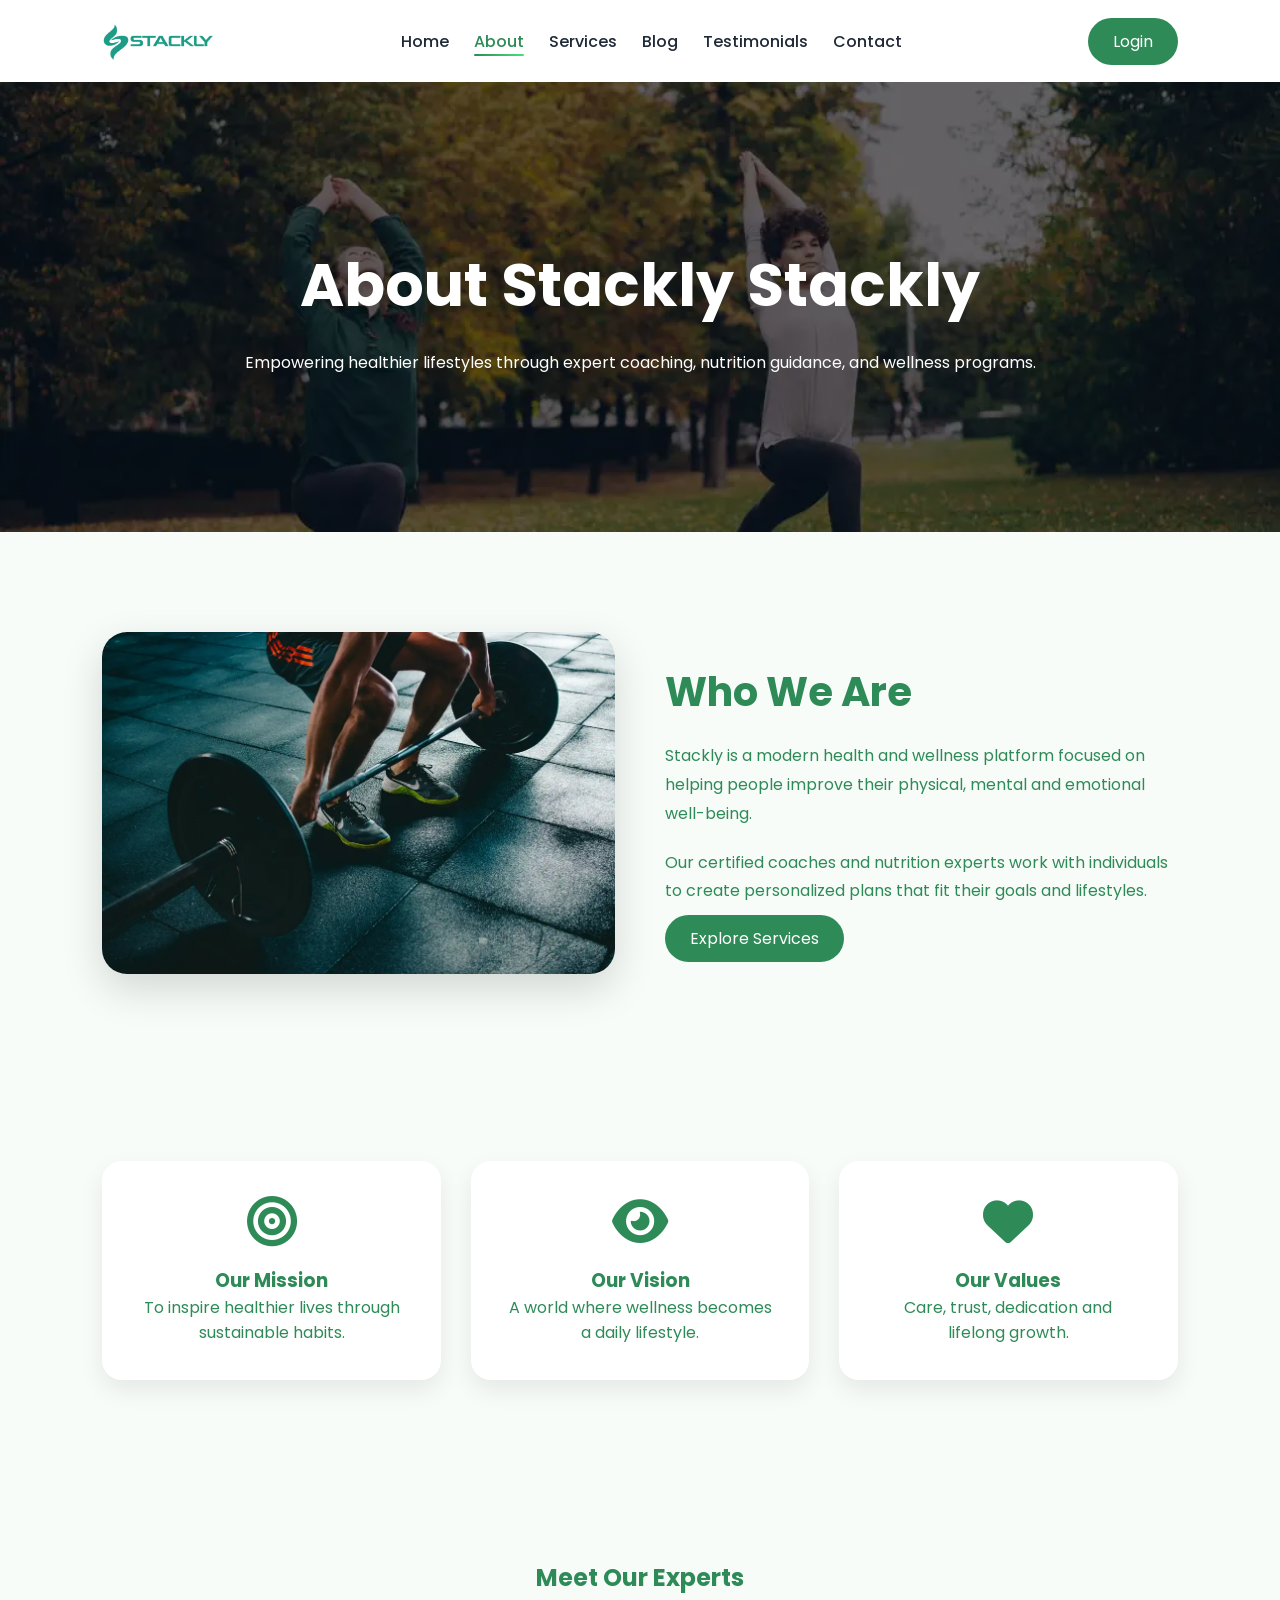
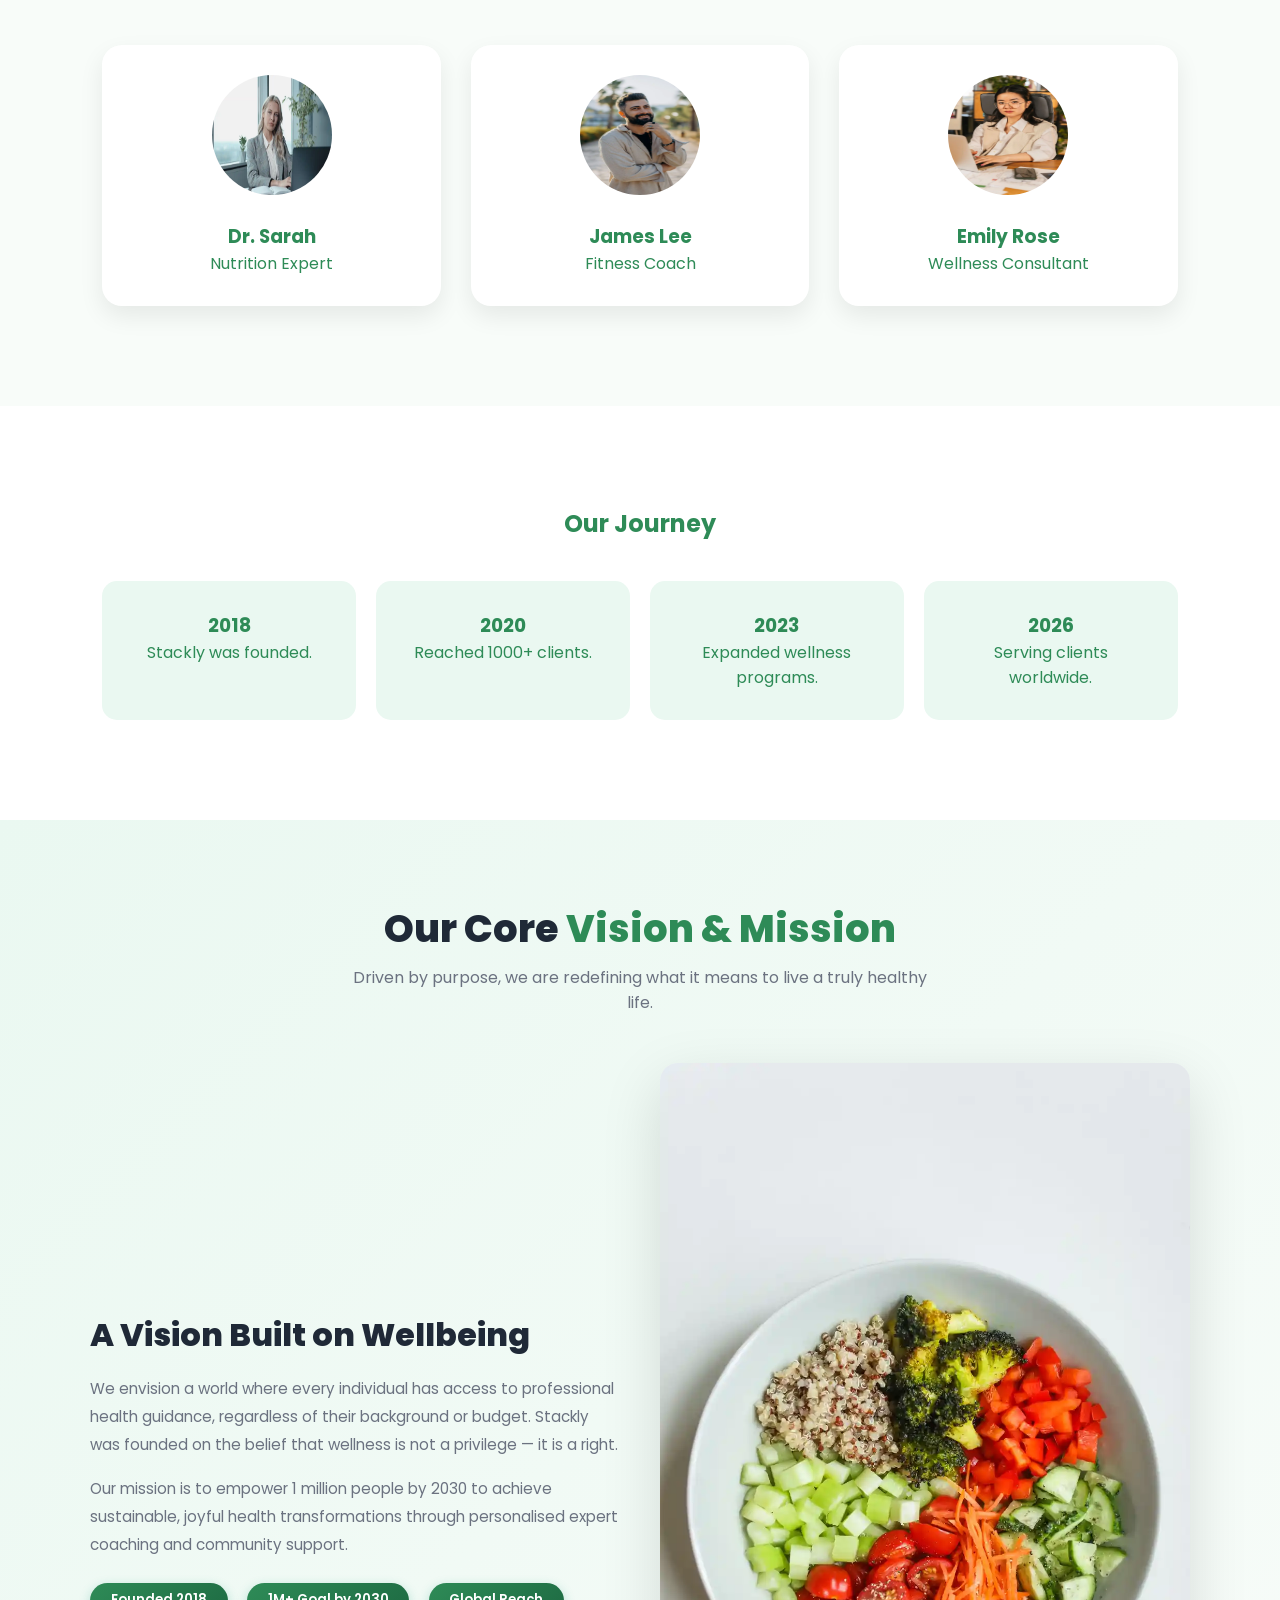
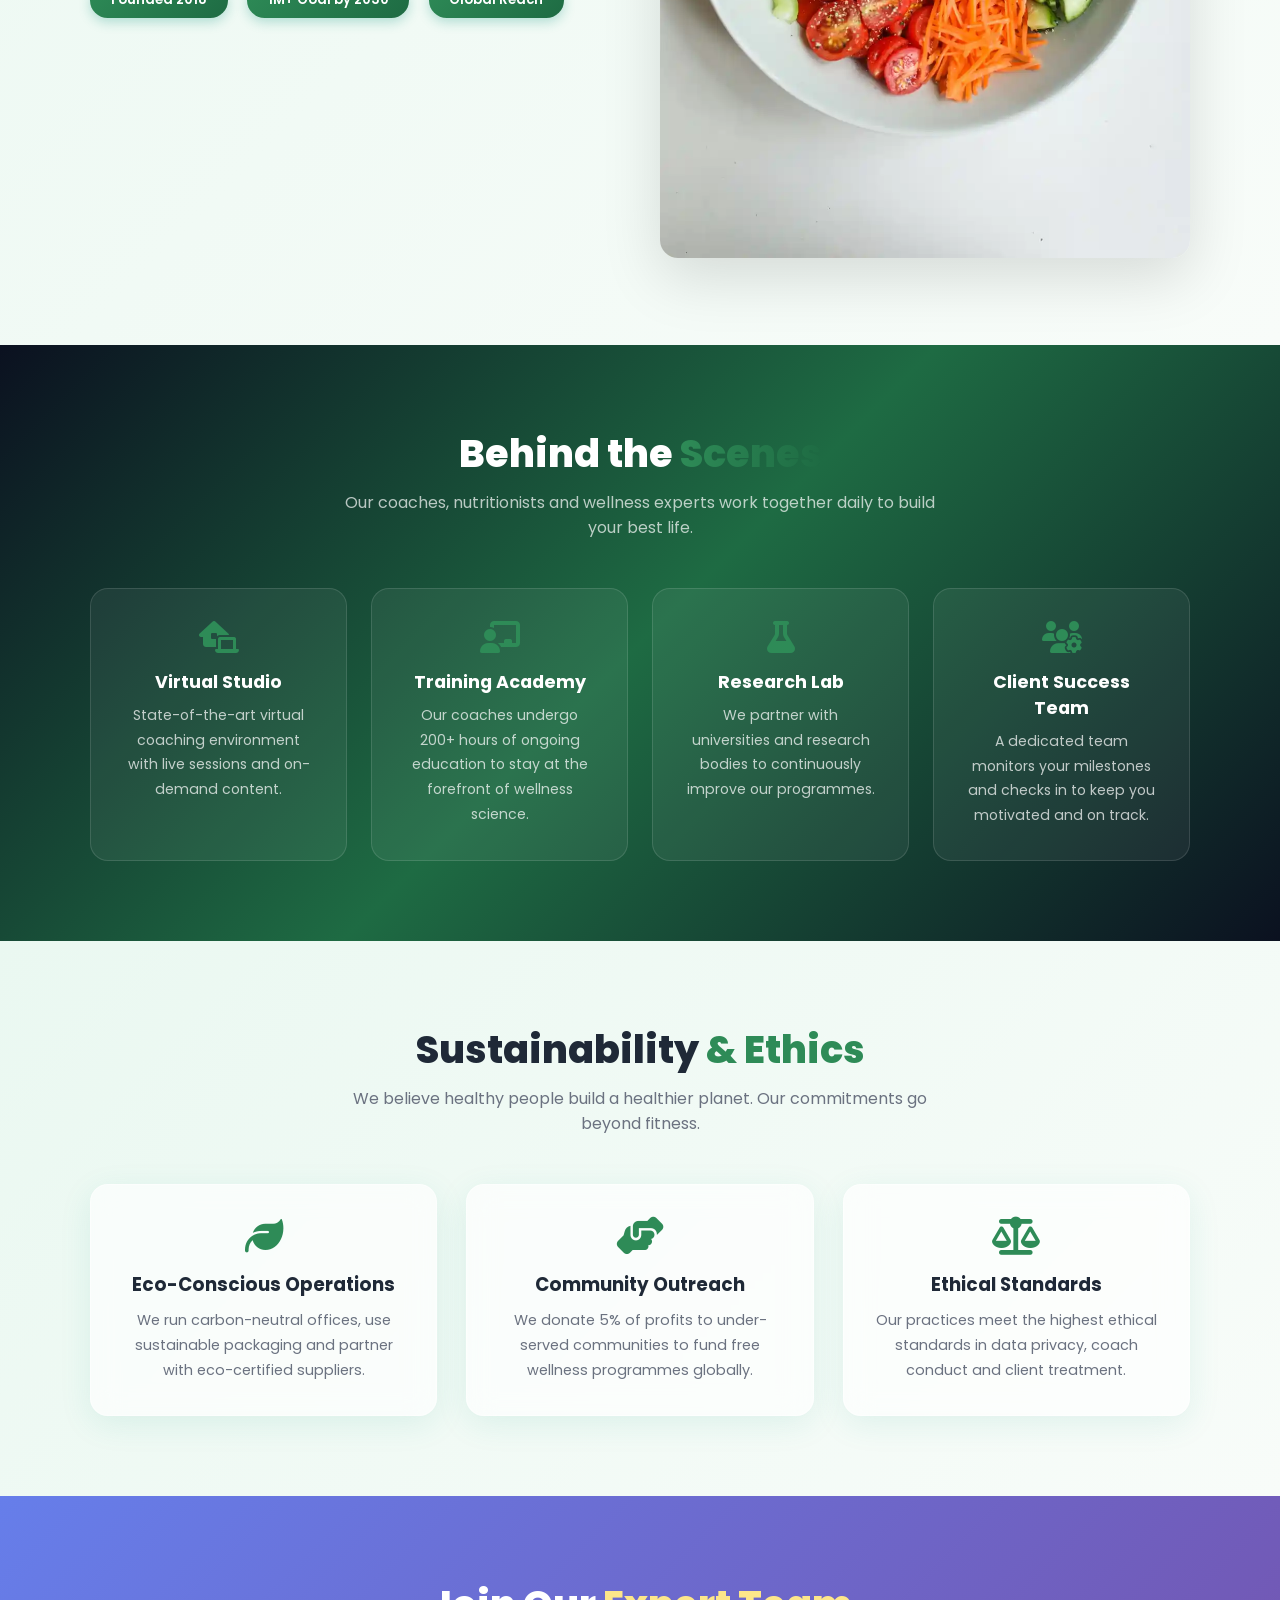
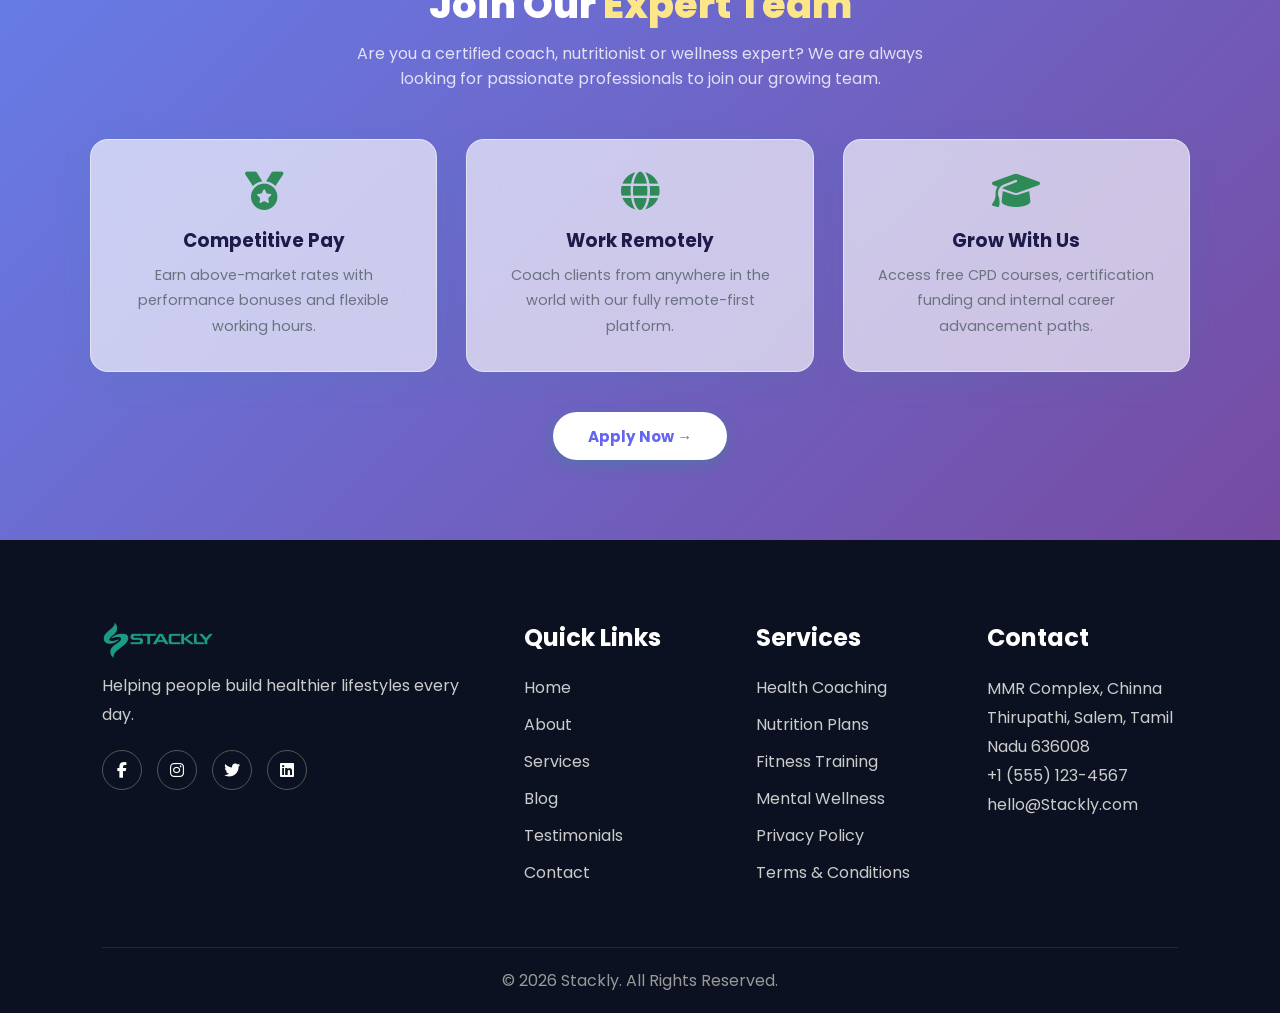
==== commit e2748b0d: "Add files via upload" ====
--- a/about.html
+++ b/about.html
@@ -9,11 +9,19 @@
   <link rel="stylesheet" href="css/about.css">
   <link rel="stylesheet" href="css/unique-sections.css">
   <link rel="stylesheet" href="./assets/extra.css">
+  <link rel="stylesheet" href="css/animations.css">
 
   <link rel="stylesheet" href="https://cdnjs.cloudflare.com/ajax/libs/font-awesome/6.5.1/css/all.min.css">
 </head>
 
 <body>
+
+  <div id="scroll-progress"></div>
+  <div id="cursor-spotlight"></div>
+  <div id="page-loader">
+    <div class="loader-logo"><img src="./assets/logo.webp" alt="Stackly"></div>
+    <div class="loader-bar-wrap"><div class="loader-bar"></div></div>
+  </div>
 
   <header>
     <nav class="navbar">
@@ -297,6 +305,7 @@
         <a href="about.html">About</a>
         <a href="services.html">Services</a>
         <a href="blog.html">Blog</a>
+         <a href="testimonials.html">Testimonials</a>
         <a href="contact.html">Contact</a>
       </div>
 
@@ -306,6 +315,8 @@
         <a href="404.html">Nutrition Plans</a>
         <a href="404.html">Fitness Training</a>
         <a href="404.html">Mental Wellness</a>
+        <a href="404.html">Privacy Policy</a>
+        <a href="404.html">Terms & Conditions</a>
       </div>
 
       <div class="footer-box">
@@ -324,6 +335,7 @@
   </footer>
 
   <script src="js/main.js"></script>
+  <script src="js/animations.js"></script>
 
 
   <script>
@@ -339,4 +351,4 @@
 
 </body>
 
-</html>
+</html>
--- a/css/animations.css
+++ b/css/animations.css
@@ -0,0 +1,547 @@
+/* =====================================================
+   STACKLY — PREMIUM ANIMATIONS SYSTEM
+   animations.css
+===================================================== */
+
+/* ── 0. Google Font ───────────────────────────────── */
+@import url('https://fonts.googleapis.com/css2?family=Poppins:wght@300;400;500;600;700;800;900&display=swap');
+
+/* ── 1. CSS Custom Properties ─────────────────────── */
+:root {
+  --anim-primary: #2E8B57;
+  --anim-glow:    rgba(46,139,87,.55);
+  --anim-gold:    #4ade80;
+  --anim-ease:    cubic-bezier(.22,.68,0,1.2);
+}
+
+/* ── 2. PAGE LOADER ───────────────────────────────── */
+#page-loader {
+  position: fixed;
+  inset: 0;
+  background: #0B1120;
+  z-index: 99999;
+  display: flex;
+  flex-direction: column;
+  align-items: center;
+  justify-content: center;
+  gap: 22px;
+  transition: opacity .6s ease, visibility .6s ease;
+}
+
+#page-loader.loaded {
+  opacity: 0;
+  visibility: hidden;
+  pointer-events: none;
+}
+
+.loader-logo {
+  display: flex;
+  align-items: center;
+  justify-content: center;
+  animation: loaderLogoPulse 1.6s ease-in-out infinite;
+}
+
+.loader-logo img {
+  height: 64px;
+  width: auto;
+  /* Green tint matching site brand */
+  filter: brightness(0) invert(50%) sepia(80%) saturate(340%) hue-rotate(120deg) brightness(85%) contrast(110%);
+  drop-shadow: 0 0 20px rgba(74,222,128,.5);
+}
+
+@keyframes loaderLogoPulse {
+  0%, 100% { transform: scale(1);    filter: drop-shadow(0 0 8px rgba(74,222,128,.4)); }
+  50%       { transform: scale(1.08); filter: drop-shadow(0 0 22px rgba(74,222,128,.8)); }
+}
+
+.loader-bar-wrap {
+  width: 200px;
+  height: 4px;
+  background: rgba(255,255,255,.12);
+  border-radius: 4px;
+  overflow: hidden;
+}
+
+.loader-bar {
+  height: 100%;
+  width: 0%;
+  background: linear-gradient(90deg, #4ade80, #2E8B57);
+  border-radius: 4px;
+  animation: loadProgress 1.4s var(--anim-ease) forwards;
+}
+
+@keyframes loadProgress {
+  0%   { width: 0%; }
+  60%  { width: 80%; }
+  100% { width: 100%; }
+}
+
+/* ── 3. SCROLL PROGRESS BAR ───────────────────────── */
+#scroll-progress {
+  position: fixed;
+  top: 0;
+  left: 0;
+  height: 3px;
+  width: 0%;
+  background: linear-gradient(90deg, #4ade80, #2E8B57, #86efac);
+  z-index: 10001;
+  border-radius: 0 4px 4px 0;
+  transition: width .1s linear;
+  box-shadow: 0 0 10px rgba(74,222,128,.6);
+}
+
+/* ── 4. CURSOR SPOTLIGHT ──────────────────────────── */
+#cursor-spotlight {
+  position: fixed;
+  width: 400px;
+  height: 400px;
+  border-radius: 50%;
+  background: radial-gradient(
+    circle,
+    rgba(46,139,87,.10) 0%,
+    rgba(46,139,87,.04) 40%,
+    transparent 70%
+  );
+  pointer-events: none;
+  transform: translate(-50%, -50%);
+  z-index: 0;
+  transition: opacity .4s ease;
+  opacity: 0;
+}
+
+body:hover #cursor-spotlight { opacity: 1; }
+
+/* ── 5. HERO PARTICLES ────────────────────────────── */
+#hero-particles {
+  position: absolute;
+  inset: 0;
+  z-index: 1;
+  overflow: hidden;
+  pointer-events: none;
+}
+
+.hparticle {
+  position: absolute;
+  border-radius: 50%;
+  background: rgba(74,222,128,.25);
+  filter: blur(1px);
+  animation: floatParticle linear infinite;
+}
+
+@keyframes floatParticle {
+  0%   { transform: translateY(100vh) scale(0); opacity: 0; }
+  10%  { opacity: 1; }
+  90%  { opacity: .6; }
+  100% { transform: translateY(-120px) scale(1.2); opacity: 0; }
+}
+
+/* ── 6. STAGGER SCROLL REVEAL ─────────────────────── */
+.anim-reveal {
+  opacity: 0;
+  transform: translateY(50px);
+  transition: opacity .75s ease, transform .75s ease;
+}
+
+.anim-reveal.in-view {
+  opacity: 1;
+  transform: translateY(0);
+}
+
+.anim-reveal-left {
+  opacity: 0;
+  transform: translateX(-50px);
+  transition: opacity .75s ease, transform .75s ease;
+}
+.anim-reveal-left.in-view {
+  opacity: 1;
+  transform: translateX(0);
+}
+
+.anim-reveal-right {
+  opacity: 0;
+  transform: translateX(50px);
+  transition: opacity .75s ease, transform .75s ease;
+}
+.anim-reveal-right.in-view {
+  opacity: 1;
+  transform: translateX(0);
+}
+
+.anim-reveal-scale {
+  opacity: 0;
+  transform: scale(.85);
+  transition: opacity .75s ease, transform .75s ease;
+}
+.anim-reveal-scale.in-view {
+  opacity: 1;
+  transform: scale(1);
+}
+
+/* Stagger delays */
+.anim-d1 { transition-delay: .08s; }
+.anim-d2 { transition-delay: .18s; }
+.anim-d3 { transition-delay: .28s; }
+.anim-d4 { transition-delay: .38s; }
+
+/* ── 7. SECTION HEADING SPLIT REVEAL ─────────────── */
+.split-heading .char {
+  display: inline-block;
+  opacity: 0;
+  transform: translateY(30px) rotate(8deg);
+  transition: opacity .5s ease, transform .5s ease;
+}
+.split-heading.in-view .char {
+  opacity: 1;
+  transform: translateY(0) rotate(0deg);
+}
+
+/* ── 8. PREMIUM CARD STYLES ───────────────────────── */
+
+/* Service cards */
+.service-card {
+  position: relative;
+  overflow: hidden;
+  border: 1.5px solid transparent;
+  background-clip: padding-box;
+  transition: transform .38s var(--anim-ease),
+              box-shadow .38s ease,
+              border-color .38s ease !important;
+  will-change: transform;
+  transform-style: preserve-3d;
+}
+
+.service-card::before {
+  content: '';
+  position: absolute;
+  inset: 0;
+  background: linear-gradient(
+    135deg,
+    rgba(46,139,87,0) 0%,
+    rgba(74,222,128,.06) 50%,
+    rgba(46,139,87,0) 100%
+  );
+  opacity: 0;
+  transition: opacity .4s ease;
+  pointer-events: none;
+}
+
+.service-card:hover::before { opacity: 1; }
+
+.service-card::after {
+  content: '';
+  position: absolute;
+  top: -2px; left: -100%;
+  width: 60%;
+  height: calc(100% + 4px);
+  background: linear-gradient(
+    90deg,
+    transparent,
+    rgba(255,255,255,.35),
+    transparent
+  );
+  transform: skewX(-20deg);
+  transition: left .6s ease;
+  pointer-events: none;
+}
+.service-card:hover::after { left: 140%; }
+
+.service-card:hover {
+  transform: translateY(-12px) scale(1.02) !important;
+  box-shadow: 0 24px 60px rgba(46,139,87,.22) !important;
+  border-color: rgba(46,139,87,.3) !important;
+}
+
+/* Program cards */
+.program-card {
+  position: relative;
+  overflow: hidden;
+  transition: transform .38s var(--anim-ease),
+              box-shadow .38s ease !important;
+  transform-style: preserve-3d;
+}
+
+.program-card img {
+  transition: transform .5s ease !important;
+}
+.program-card:hover img {
+  transform: scale(1.07);
+}
+
+.program-card::after {
+  content: '';
+  position: absolute;
+  top: -2px; left: -100%;
+  width: 60%;
+  height: calc(100% + 4px);
+  background: linear-gradient(90deg, transparent, rgba(255,255,255,.28), transparent);
+  transform: skewX(-20deg);
+  transition: left .6s ease;
+  pointer-events: none;
+}
+.program-card:hover::after { left: 140%; }
+
+.program-card:hover {
+  transform: translateY(-12px) scale(1.02) !important;
+  box-shadow: 0 28px 70px rgba(46,139,87,.22) !important;
+}
+
+/* Blog cards */
+.blog-card {
+  position: relative;
+  overflow: hidden;
+  transition: transform .38s var(--anim-ease),
+              box-shadow .38s ease,
+              border-color .38s ease !important;
+  border: 1.5px solid transparent;
+  background-clip: padding-box;
+}
+
+.blog-card::after {
+  content: '';
+  position: absolute;
+  top: -2px; left: -100%;
+  width: 60%;
+  height: calc(100% + 4px);
+  background: linear-gradient(90deg, transparent, rgba(255,255,255,.28), transparent);
+  transform: skewX(-20deg);
+  transition: left .6s ease;
+  pointer-events: none;
+}
+.blog-card:hover::after { left: 140%; }
+
+.blog-card:hover {
+  transform: translateY(-12px) scale(1.02) !important;
+  box-shadow: 0 24px 60px rgba(46,139,87,.18) !important;
+  border-color: rgba(46,139,87,.25) !important;
+}
+
+/* Stat cards */
+.stat-card {
+  position: relative;
+  overflow: hidden;
+  transition: transform .35s var(--anim-ease),
+              box-shadow .35s ease !important;
+}
+
+.stat-card::before {
+  content: '';
+  position: absolute;
+  inset: 0;
+  background: linear-gradient(
+    135deg,
+    rgba(46,139,87,.04),
+    rgba(74,222,128,.08),
+    rgba(46,139,87,.04)
+  );
+  opacity: 0;
+  transition: opacity .4s ease;
+}
+.stat-card:hover::before { opacity: 1; }
+.stat-card:hover {
+  transform: translateY(-8px) scale(1.03) !important;
+  box-shadow: 0 20px 50px rgba(46,139,87,.2) !important;
+}
+
+.stat-card h2 {
+  background: linear-gradient(135deg, #2E8B57, #4ade80);
+  -webkit-background-clip: text;
+  -webkit-text-fill-color: transparent;
+  background-clip: text;
+}
+
+/* ── 9. FLOATING ICON ANIMATION ───────────────────── */
+.service-card i {
+  display: inline-block;
+  transition: transform .4s var(--anim-ease), color .4s ease;
+}
+.service-card:hover i {
+  transform: scale(1.25) rotate(-8deg);
+  color: #2E8B57;
+}
+
+/* ── 10. SECTION TITLE UNDERLINE REVEAL ───────────── */
+.section-underline {
+  position: relative;
+  display: inline-block;
+}
+.section-underline::after {
+  content: '';
+  position: absolute;
+  bottom: -6px;
+  left: 50%;
+  transform: translateX(-50%);
+  width: 0;
+  height: 3px;
+  background: linear-gradient(90deg, #2E8B57, #4ade80);
+  border-radius: 2px;
+  transition: width .8s var(--anim-ease);
+}
+.section-underline.in-view::after {
+  width: 100%;
+}
+
+/* ── 11. FLOATING ORBS (background decoration) ──── */
+.floating-orb {
+  position: absolute;
+  border-radius: 50%;
+  filter: blur(60px);
+  pointer-events: none;
+  z-index: 0;
+  animation: orbFloat ease-in-out infinite alternate;
+}
+
+@keyframes orbFloat {
+  0%   { transform: translate(0, 0) scale(1); }
+  100% { transform: translate(20px, -30px) scale(1.1); }
+}
+
+/* Orb variants added to sections via JS */
+.orb-green  { background: rgba(46,139,87,.12); }
+.orb-mint   { background: rgba(74,222,128,.09); }
+.orb-teal   { background: rgba(20,184,166,.08); }
+
+/* ── 12. TESTIMONIAL BOX ────────────────────────── */
+.testimonial-box {
+  transition: transform .38s var(--anim-ease),
+              box-shadow .38s ease !important;
+  position: relative;
+  overflow: hidden;
+}
+.testimonial-box::before {
+  content: '\201C';
+  position: absolute;
+  top: -10px; left: 20px;
+  font-size: 8rem;
+  font-family: Georgia, serif;
+  color: rgba(46,139,87,.08);
+  line-height: 1;
+  pointer-events: none;
+}
+.testimonial-box:hover {
+  transform: translateY(-8px) scale(1.015) !important;
+  box-shadow: 0 24px 60px rgba(46,139,87,.18) !important;
+}
+
+/* ── 13. NAVBAR GLASS ON SCROLL ────────────────── */
+header.glass-nav {
+  background: rgba(255,255,255,.82) !important;
+  backdrop-filter: blur(18px) saturate(160%);
+  -webkit-backdrop-filter: blur(18px) saturate(160%);
+  box-shadow: 0 4px 30px rgba(0,0,0,.1) !important;
+  border-bottom: 1px solid rgba(255,255,255,.6);
+}
+
+/* ── 14. BUTTON MAGNETIC EFFECT ─────────────────── */
+.magnetic-btn {
+  transition: transform .25s var(--anim-ease), box-shadow .25s ease;
+}
+
+/* ── 15. FOOTER LINK HOVER ──────────────────────── */
+.footer-box a {
+  position: relative;
+  transition: color .3s ease, padding-left .3s ease;
+}
+.footer-box a::before {
+  content: '→';
+  position: absolute;
+  left: -18px;
+  opacity: 0;
+  transition: opacity .3s ease, left .3s ease;
+  color: var(--anim-primary);
+  font-size: .85em;
+}
+.footer-box a:hover {
+  color: #4ade80 !important;
+  padding-left: 18px;
+}
+.footer-box a:hover::before {
+  opacity: 1;
+  left: 0;
+}
+
+/* ── 16. NAV LINK HOVER ─────────────────────────── */
+.nav-links a {
+  position: relative;
+}
+.nav-links a::after {
+  content: '';
+  position: absolute;
+  bottom: -3px;
+  left: 50%;
+  transform: translateX(-50%);
+  width: 0;
+  height: 2px;
+  background: linear-gradient(90deg, #2E8B57, #4ade80);
+  border-radius: 2px;
+  transition: width .3s ease;
+}
+.nav-links a:hover::after,
+.nav-links a.active::after {
+  width: 100%;
+}
+
+/* ── 17. ICON GLOW on HOVER ─────────────────────── */
+.service-card:hover i,
+.us-glass-card:hover .us-icon,
+.us-dark-card:hover .us-icon {
+  filter: drop-shadow(0 0 10px rgba(74,222,128,.6));
+}
+
+/* ── 18. KEYFRAME LIBRARY ───────────────────────── */
+@keyframes gentleFloat {
+  0%, 100% { transform: translateY(0px); }
+  50%       { transform: translateY(-8px); }
+}
+
+@keyframes rotateIn {
+  from { opacity:0; transform: rotate(-15deg) scale(.8); }
+  to   { opacity:1; transform: rotate(0deg) scale(1); }
+}
+
+@keyframes slideInLeft {
+  from { opacity:0; transform: translateX(-60px); }
+  to   { opacity:1; transform: translateX(0); }
+}
+
+@keyframes slideInRight {
+  from { opacity:0; transform: translateX(60px); }
+  to   { opacity:1; transform: translateX(0); }
+}
+
+@keyframes bounceIn {
+  0%   { opacity:0; transform: scale(0.3); }
+  50%  { opacity:.9; transform: scale(1.05); }
+  70%  { transform: scale(0.97); }
+  100% { opacity:1; transform: scale(1); }
+}
+
+@keyframes pulseRing {
+  0%   { box-shadow: 0 0 0 0 var(--anim-glow); }
+  70%  { box-shadow: 0 0 0 14px rgba(46,139,87,0); }
+  100% { box-shadow: 0 0 0 0 rgba(46,139,87,0); }
+}
+
+/* ── 19. RIPPLE ON CARDS ────────────────────────── */
+.card-ripple {
+  position: absolute;
+  border-radius: 50%;
+  background: rgba(46,139,87,.2);
+  transform: scale(0);
+  animation: cardRipple .65s linear;
+  pointer-events: none;
+  width: 80px;
+  height: 80px;
+  margin: -40px;
+}
+@keyframes cardRipple {
+  to { transform: scale(5); opacity: 0; }
+}
+
+/* ── 20. MOBILE SAFETY ──────────────────────────── */
+@media (prefers-reduced-motion: reduce) {
+  *, *::before, *::after {
+    animation-duration: .01ms !important;
+    animation-iteration-count: 1 !important;
+    transition-duration: .01ms !important;
+  }
+}
